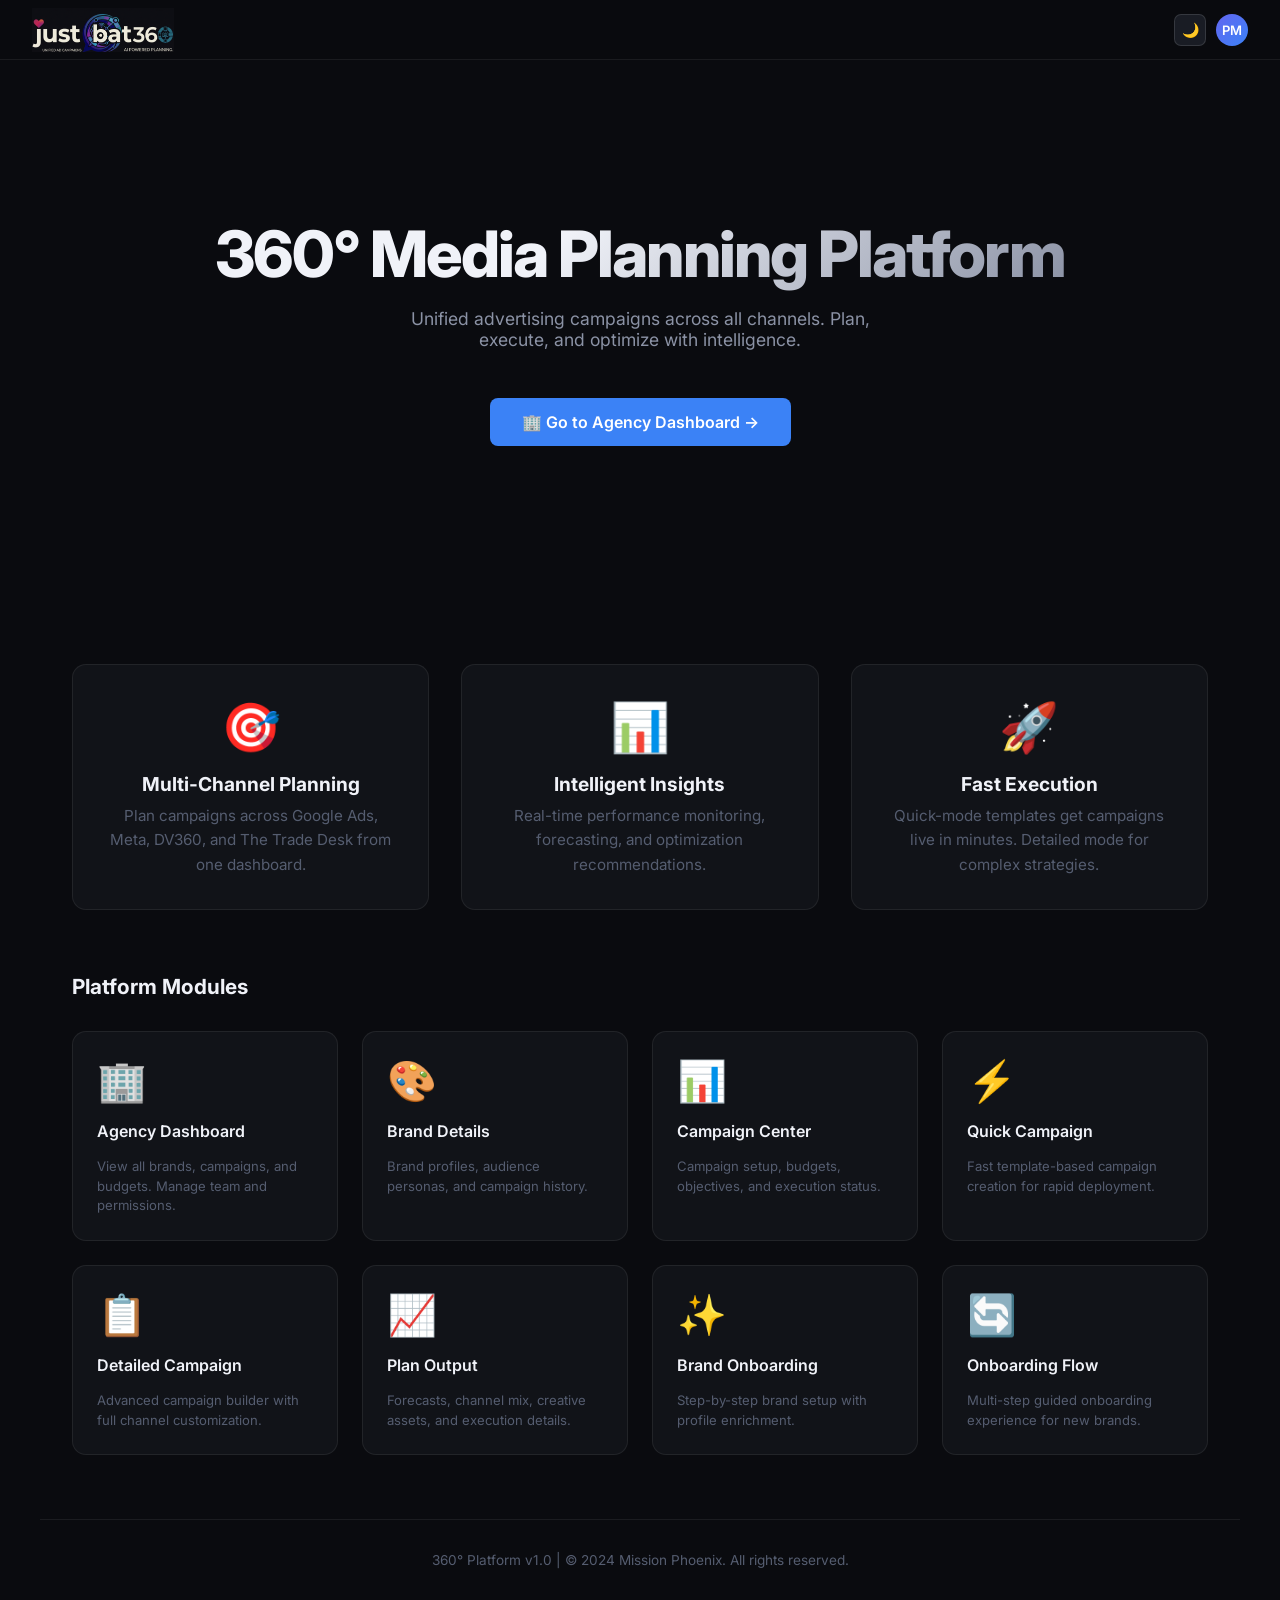
==== index.html @ 373ed8dc "Initial files" ====
<!DOCTYPE html>
<html lang="en">
<head>
  <meta charset="UTF-8">
  <meta name="viewport" content="width=device-width, initial-scale=1.0">
  <title>360° Platform — Media Planning Dashboard</title>
  <link rel="preconnect" href="https://fonts.googleapis.com">
  <link href="https://fonts.googleapis.com/css2?family=Inter:wght@300;400;500;600;700;800&display=swap" rel="stylesheet">
  <link rel="stylesheet" href="shared-styles.css">
  <style>
    .hero {
      min-height: 60vh;
      display: flex;
      flex-direction: column;
      align-items: center;
      justify-content: center;
      text-align: center;
      padding: 4rem 2rem;
    }
    .hero-logo { height: 80px; width: auto; margin-bottom: 2rem; }
    .hero-title {
      font-size: clamp(2.5rem, 5vw, 4rem);
      font-weight: 800;
      letter-spacing: -0.03em;
      margin-bottom: 1rem;
      background: linear-gradient(135deg, var(--text) 40%, var(--text2));
      -webkit-background-clip: text;
      -webkit-text-fill-color: transparent;
      background-clip: text;
    }
    .hero-sub {
      font-size: 1.1rem;
      color: var(--text2);
      margin-bottom: 3rem;
      max-width: 500px;
    }
    .hero-cta {
      display: flex;
      gap: 1rem;
      flex-wrap: wrap;
      justify-content: center;
    }
    .cta-btn {
      padding: 14px 32px;
      border-radius: var(--radius-sm);
      font-family: inherit;
      font-size: 1rem;
      font-weight: 600;
      cursor: pointer;
      transition: all 0.3s;
      display: inline-flex;
      align-items: center;
      gap: 8px;
      text-decoration: none;
    }
    .cta-primary {
      background: var(--blue);
      border: none;
      color: #fff;
    }
    .cta-primary:hover { background: #2563eb; transform: translateY(-2px); box-shadow: 0 8px 20px rgba(59,130,246,0.3); }
    .cta-secondary {
      background: var(--surface2);
      border: 1px solid var(--border2);
      color: var(--text2);
    }
    .cta-secondary:hover { background: var(--surface3); color: var(--text); border-color: var(--border2); }

    .features {
      display: grid;
      grid-template-columns: repeat(auto-fit, minmax(280px, 1fr));
      gap: 2rem;
      max-width: 1200px;
      margin: 4rem auto;
      padding: 0 2rem;
    }
    .feature {
      background: var(--surface);
      border: 1px solid var(--border);
      border-radius: var(--radius);
      padding: 2rem;
      text-align: center;
    }
    .feature-icon { font-size: 3rem; margin-bottom: 1rem; }
    .feature-title { font-size: 1.2rem; font-weight: 700; margin-bottom: 0.5rem; color: var(--text); }
    .feature-desc { font-size: 0.95rem; color: var(--text3); line-height: 1.6; }

    .modules {
      max-width: 1200px;
      margin: 4rem auto;
      padding: 0 2rem;
    }
    .modules-title { font-size: 1.3rem; font-weight: 700; margin-bottom: 2rem; color: var(--text); }
    .module-grid {
      display: grid;
      grid-template-columns: repeat(auto-fit, minmax(240px, 1fr));
      gap: 1.5rem;
    }
    .module-card {
      background: var(--surface);
      border: 1px solid var(--border);
      border-radius: var(--radius);
      padding: 1.5rem;
      text-decoration: none;
      color: inherit;
      transition: all 0.22s;
      cursor: pointer;
      display: flex;
      flex-direction: column;
      gap: 1rem;
    }
    .module-card:hover {
      border-color: var(--border2);
      background: var(--surface2);
      transform: translateY(-2px);
      box-shadow: 0 8px 24px rgba(0,0,0,0.2);
    }
    .module-icon { font-size: 2.5rem; }
    .module-name { font-size: 1rem; font-weight: 600; color: var(--text); }
    .module-desc { font-size: 0.82rem; color: var(--text3); line-height: 1.5; }

    footer {
      max-width: 1200px;
      margin: 4rem auto 2rem;
      padding: 2rem;
      text-align: center;
      border-top: 1px solid var(--border);
      color: var(--text3);
      font-size: 0.85rem;
    }
  </style>
</head>
<body>

<!-- NAV -->
<nav>
  <div class="nav-left">
    <a href="index.html" class="nav-logo">
      <div class="nav-logo-icon"><img id="navLogo" src="logo-dark.png" alt="360 Platform"></div>
    </a>
  </div>
  <div class="nav-right">
    <button class="btn-theme-toggle" id="themeBtn" title="Toggle theme">🌙</button>
    <div class="avatar">PM</div>
  </div>
</nav>

<!-- HERO -->
<div class="hero">
  <h1 class="hero-title">360° Media Planning Platform</h1>
  <p class="hero-sub">Unified advertising campaigns across all channels. Plan, execute, and optimize with intelligence.</p>
  <div class="hero-cta">
    <a href="agency.html" class="cta-btn cta-primary">🏢 Go to Agency Dashboard →</a>
  </div>
</div>

<!-- FEATURES -->
<div class="features">
  <div class="feature">
    <div class="feature-icon">🎯</div>
    <div class="feature-title">Multi-Channel Planning</div>
    <div class="feature-desc">Plan campaigns across Google Ads, Meta, DV360, and The Trade Desk from one dashboard.</div>
  </div>
  <div class="feature">
    <div class="feature-icon">📊</div>
    <div class="feature-title">Intelligent Insights</div>
    <div class="feature-desc">Real-time performance monitoring, forecasting, and optimization recommendations.</div>
  </div>
  <div class="feature">
    <div class="feature-icon">🚀</div>
    <div class="feature-title">Fast Execution</div>
    <div class="feature-desc">Quick-mode templates get campaigns live in minutes. Detailed mode for complex strategies.</div>
  </div>
</div>

<!-- PLATFORM MODULES -->
<div class="modules">
  <h2 class="modules-title">Platform Modules</h2>
  <div class="module-grid">

    <a href="agency.html" class="module-card">
      <div class="module-icon">🏢</div>
      <div class="module-name">Agency Dashboard</div>
      <div class="module-desc">View all brands, campaigns, and budgets. Manage team and permissions.</div>
    </a>

    <a href="brand-detail.html?brand=brewhaven&name=BrewHaven%20Coffee" class="module-card">
      <div class="module-icon">🎨</div>
      <div class="module-name">Brand Details</div>
      <div class="module-desc">Brand profiles, audience personas, and campaign history.</div>
    </a>

    <a href="campaign-detail.html?campaign=monsoon-launch&brand=brewhaven&name=BrewHaven%20Coffee&cname=Monsoon%20Launch" class="module-card">
      <div class="module-icon">📊</div>
      <div class="module-name">Campaign Center</div>
      <div class="module-desc">Campaign setup, budgets, objectives, and execution status.</div>
    </a>

    <a href="campaign-quick.html" class="module-card">
      <div class="module-icon">⚡</div>
      <div class="module-name">Quick Campaign</div>
      <div class="module-desc">Fast template-based campaign creation for rapid deployment.</div>
    </a>

    <a href="campaign-detailed.html" class="module-card">
      <div class="module-icon">📋</div>
      <div class="module-name">Detailed Campaign</div>
      <div class="module-desc">Advanced campaign builder with full channel customization.</div>
    </a>

    <a href="plan-output.html?brand=brewhaven&name=BrewHaven%20Coffee&campaign=monsoon-launch&cname=Monsoon%20Launch&v=1" class="module-card">
      <div class="module-icon">📈</div>
      <div class="module-name">Plan Output</div>
      <div class="module-desc">Forecasts, channel mix, creative assets, and execution details.</div>
    </a>

    <a href="brand-onboarding.html" class="module-card">
      <div class="module-icon">✨</div>
      <div class="module-name">Brand Onboarding</div>
      <div class="module-desc">Step-by-step brand setup with profile enrichment.</div>
    </a>

    <a href="brand-onboarding-flow.html" class="module-card">
      <div class="module-icon">🔄</div>
      <div class="module-name">Onboarding Flow</div>
      <div class="module-desc">Multi-step guided onboarding experience for new brands.</div>
    </a>

  </div>
</div>

<!-- FOOTER -->
<footer>
  <p>360° Platform v1.0 | © 2024 Mission Phoenix. All rights reserved.</p>
</footer>

<script src="shared-nav.js"></script>
</body>
</html>
---- shared-styles.css ----
/* ════════════════════════════════════════════════════════════════════════════════
   SHARED STYLES - 360 PLATFORM
   Contains: reset, variables, nav, badges, buttons, cards, forms, modals,
             scrollbar, responsive utilities
   ════════════════════════════════════════════════════════════════════════════════ */

/* ─── RESET ──────────────────────────────────────────────────────────────────── */
*, *::before, *::after { box-sizing: border-box; margin: 0; padding: 0; }

/* ─── VARIABLES (dark mode default) ─────────────────────────────────────────── */
:root {
  --bg:       #0a0b0f;
  --surface:  #111318;
  --surface2: #191c24;
  --surface3: #1e2230;
  --border:   rgba(255,255,255,0.07);
  --border2:  rgba(255,255,255,0.12);
  --blue:     #3b82f6;
  --blue-dim: rgba(59,130,246,0.15);
  --blue-glow:rgba(59,130,246,0.3);
  --cyan:     #06b6d4;
  --green:    #22c55e;
  --purple:   #818cf8;
  --red:      #ef4444;
  --amber:    #f59e0b;
  --text:     #f0f2f8;
  --text2:    #8b92a5;
  --text3:    #555d70;
  --radius:   14px;
  --radius-sm:8px;
}

/* ─── LIGHT MODE OVERRIDES ───────────────────────────────────────────────────── */
body.light {
  --bg:       #f4f6fb;
  --surface:  #ffffff;
  --surface2: #eef1f8;
  --surface3: #e3e8f5;
  --border:   rgba(0,0,0,0.07);
  --border2:  rgba(0,0,0,0.13);
  --blue-dim: rgba(59,130,246,0.08);
  --blue-glow:rgba(59,130,246,0.18);
  --text:     #0d1117;
  --text2:    #374151;
  --text3:    #6b7a8d;
}
body.light nav { background: rgba(244,246,251,0.95); border-bottom-color: rgba(0,0,0,0.08); }
body.light select option { background: #fff; color: #0d1117; }

/* ─── BASE BODY ──────────────────────────────────────────────────────────────── */
body {
  font-family: 'Inter', sans-serif;
  background: var(--bg);
  color: var(--text);
  min-height: 100vh;
  transition: background 0.3s, color 0.3s;
}

/* ─── NAV ────────────────────────────────────────────────────────────────────── */
nav {
  display: flex;
  align-items: center;
  justify-content: space-between;
  padding: 0 2rem;
  height: 60px;
  border-bottom: 1px solid var(--border);
  background: rgba(10,11,15,0.85);
  backdrop-filter: blur(12px);
  position: sticky;
  top: 0;
  z-index: 100;
  transition: background 0.3s;
}

.nav-left {
  display: flex;
  align-items: center;
  gap: 8px;
  flex: 1;
  min-width: 0;
}

.nav-logo {
  display: flex;
  align-items: center;
  gap: 10px;
  font-weight: 700;
  font-size: 0.95rem;
  letter-spacing: 0.01em;
  text-decoration: none;
  color: var(--text);
  flex-shrink: 0;
}

.nav-logo-icon {
  height: 44px;
  width: auto;
  display: flex;
  align-items: center;
}
.nav-logo-icon img { height: 100%; width: auto; object-fit: contain; }

.breadcrumb-sep {
  color: var(--text3);
  font-size: 0.8rem;
  flex-shrink: 0;
}

.breadcrumb-link {
  color: var(--text2);
  text-decoration: none;
  font-size: 0.82rem;
  font-weight: 500;
  white-space: nowrap;
  transition: color 0.18s;
}
.breadcrumb-link:hover { color: var(--text); }

.breadcrumb-current {
  color: var(--text);
  font-size: 0.82rem;
  font-weight: 600;
  white-space: nowrap;
  overflow: hidden;
  text-overflow: ellipsis;
}

.nav-right {
  display: flex;
  align-items: center;
  gap: 10px;
  flex-shrink: 0;
}

.nav-btn {
  background: var(--surface2);
  border: 1px solid var(--border2);
  color: var(--text2);
  padding: 6px 14px;
  border-radius: var(--radius-sm);
  font-size: 0.82rem;
  font-family: inherit;
  cursor: pointer;
  transition: all 0.2s;
  display: flex;
  align-items: center;
  gap: 6px;
  white-space: nowrap;
}
.nav-btn:hover { background: var(--surface3); color: var(--text); border-color: var(--border2); }
.nav-btn.primary { background: var(--blue); border-color: var(--blue); color: #fff; }
.nav-btn.primary:hover { background: #2563eb; }

.avatar {
  width: 32px;
  height: 32px;
  border-radius: 50%;
  background: linear-gradient(135deg, #6366f1, var(--blue));
  display: flex;
  align-items: center;
  justify-content: center;
  font-size: 13px;
  font-weight: 600;
  cursor: pointer;
  color: #fff;
  flex-shrink: 0;
}

.btn-theme-toggle {
  background: var(--surface2);
  border: 1px solid var(--border2);
  color: var(--text2);
  width: 32px; height: 32px;
  border-radius: 7px;
  font-size: 14px;
  cursor: pointer;
  transition: all 0.2s;
  display: flex;
  align-items: center;
  justify-content: center;
  padding: 0;
  flex-shrink: 0;
}
.btn-theme-toggle:hover { background: var(--surface3); }

/* ─── MAIN CONTENT ───────────────────────────────────────────────────────────── */
main { max-width: 1100px; margin: 0 auto; padding: 3rem 2rem 5rem; }

.container { max-width: 1100px; margin: 0 auto; padding: 0 2rem; }

.section-title {
  font-size: 0.78rem;
  font-weight: 600;
  letter-spacing: 0.08em;
  text-transform: uppercase;
  color: var(--text3);
  margin-bottom: 1.25rem;
}

.section-heading {
  display: flex;
  align-items: center;
  justify-content: space-between;
  margin-bottom: 1.1rem;
}

.section-header {
  display: flex;
  align-items: center;
  justify-content: space-between;
  margin-bottom: 1.25rem;
}

/* ─── BADGES ─────────────────────────────────────────────────────────────────── */
.badge {
  display: inline-flex;
  align-items: center;
  gap: 4px;
  padding: 3px 9px;
  border-radius: 20px;
  font-size: 0.72rem;
  font-weight: 500;
  letter-spacing: 0.02em;
}
.badge-blue    { background: var(--blue-dim); color: var(--blue); border: 1px solid rgba(59,130,246,0.2); }
.badge-green   { background: rgba(34,197,94,0.12); color: #22c55e; }
.badge-amber   { background: rgba(245,158,11,0.12); color: #f59e0b; }
.badge-red     { background: rgba(239,68,68,0.12); color: #ef4444; }
.badge-purple  { background: rgba(129,140,248,0.12); color: #818cf8; }
.badge-cyan    { background: rgba(6,182,212,0.12); color: #06b6d4; }
.badge-gray    { background: var(--surface2); color: var(--text3); border: 1px solid var(--border); }
/* small variant */
.badge-sm { font-size: 0.68rem; padding: 2px 7px; }

/* ─── BUTTONS ────────────────────────────────────────────────────────────────── */
button { font-family: inherit; }

.btn-primary {
  background: var(--blue);
  border: none;
  color: #fff;
  padding: 10px 18px;
  border-radius: var(--radius-sm);
  font-family: inherit;
  font-size: 0.85rem;
  font-weight: 600;
  cursor: pointer;
  transition: all 0.18s;
  display: inline-flex;
  align-items: center;
  justify-content: center;
  gap: 6px;
}
.btn-primary:hover { background: #2563eb; box-shadow: 0 4px 14px rgba(59,130,246,0.35); }

.btn-secondary {
  background: var(--surface2);
  border: 1px solid var(--border2);
  color: var(--text2);
  padding: 9px 16px;
  border-radius: var(--radius-sm);
  font-family: inherit;
  font-size: 0.85rem;
  cursor: pointer;
  transition: all 0.18s;
  display: inline-flex;
  align-items: center;
  gap: 6px;
}
.btn-secondary:hover { background: var(--surface3); color: var(--text); }

.btn-ghost {
  background: transparent;
  border: 1px solid var(--border2);
  color: var(--text2);
  padding: 9px 16px;
  border-radius: var(--radius-sm);
  font-family: inherit;
  font-size: 0.85rem;
  cursor: pointer;
  transition: all 0.18s;
  display: inline-flex;
  align-items: center;
  gap: 6px;
}
.btn-ghost:hover { background: var(--surface2); color: var(--text); }

/* ─── CARDS ──────────────────────────────────────────────────────────────────── */
.card {
  background: var(--surface);
  border: 1px solid var(--border);
  border-radius: var(--radius);
  padding: 1.5rem;
}
.card:hover { border-color: var(--border2); }

/* ─── FORMS ──────────────────────────────────────────────────────────────────── */
input[type='text'],
input[type='url'],
input[type='number'],
input[type='email'],
select,
textarea {
  background: var(--surface2);
  border: 1px solid var(--border2);
  border-radius: var(--radius-sm);
  padding: 8px 11px;
  color: var(--text);
  font-family: inherit;
  font-size: 0.83rem;
  outline: none;
  transition: border-color 0.2s, box-shadow 0.2s;
  width: 100%;
}
input:focus, select:focus, textarea:focus {
  border-color: var(--blue);
  box-shadow: 0 0 0 3px var(--blue-dim);
}
input::placeholder, textarea::placeholder { color: var(--text3); }

select {
  appearance: none;
  background-image: url("data:image/svg+xml,%3Csvg xmlns='http://www.w3.org/2000/svg' fill='%238b92a5' viewBox='0 0 20 20'%3E%3Cpath d='M7 7l3-3 3 3M7 13l3 3 3-3'/%3E%3C/svg%3E");
  background-repeat: no-repeat;
  background-position: right 9px center;
  background-size: 15px;
  padding-right: 28px;
  cursor: pointer;
}
select option { background: var(--surface2); }

textarea { resize: vertical; line-height: 1.5; min-height: 60px; }

label {
  font-size: 0.75rem;
  font-weight: 500;
  color: var(--text2);
  display: block;
  margin-bottom: 0.35rem;
}

.form-group {
  display: flex;
  flex-direction: column;
  gap: 0.3rem;
  margin-bottom: 1rem;
}

/* ─── GRID ───────────────────────────────────────────────────────────────────── */
.grid   { display: grid; gap: 1rem; }
.grid-2 { grid-template-columns: repeat(2, 1fr); }
.grid-3 { grid-template-columns: repeat(3, 1fr); }
.grid-4 { grid-template-columns: repeat(4, 1fr); }

/* ─── MODAL ──────────────────────────────────────────────────────────────────── */
.modal-overlay {
  position: fixed;
  inset: 0;
  background: rgba(0,0,0,0.75);
  backdrop-filter: blur(6px);
  z-index: 200;
  display: flex;
  align-items: center;
  justify-content: center;
  opacity: 0;
  pointer-events: none;
  transition: opacity 0.25s;
}
.modal-overlay.open {
  opacity: 1;
  pointer-events: all;
}

.modal, .modal-box {
  background: var(--surface);
  border: 1px solid var(--border2);
  border-radius: 18px;
  padding: 2rem;
  width: 480px;
  max-width: 95vw;
  transform: translateY(20px) scale(0.97);
  transition: transform 0.25s cubic-bezier(0.4,0,0.2,1);
  position: relative;
}
.modal-overlay.open .modal,
.modal-overlay.open .modal-box { transform: translateY(0) scale(1); }

.modal-title  { font-size: 1.1rem; font-weight: 700; margin-bottom: 0.4rem; }
.modal-sub    { font-size: 0.82rem; color: var(--text3); margin-bottom: 1.5rem; line-height: 1.5; }
.modal-field  { margin-bottom: 1rem; }
.modal-actions { display: flex; gap: 0.75rem; margin-top: 1.5rem; }

.modal-label {
  display: block;
  font-size: 0.78rem;
  font-weight: 500;
  color: var(--text2);
  margin-bottom: 0.4rem;
  letter-spacing: 0.02em;
}
.modal-input {
  width: 100%;
  background: var(--surface2);
  border: 1px solid var(--border2);
  border-radius: var(--radius-sm);
  padding: 10px 14px;
  color: var(--text);
  font-family: inherit;
  font-size: 0.88rem;
  outline: none;
  transition: border-color 0.2s, box-shadow 0.2s;
}
.modal-input:focus { border-color: var(--blue); box-shadow: 0 0 0 3px var(--blue-dim); }
.modal-input::placeholder { color: var(--text3); }

.modal-hint {
  font-size: 0.74rem;
  color: var(--text3);
  margin-top: 0.4rem;
  display: flex;
  align-items: center;
  gap: 4px;
}

.modal-close {
  position: absolute;
  top: 1.2rem; right: 1.2rem;
  background: var(--surface2);
  border: 1px solid var(--border);
  color: var(--text3);
  width: 28px; height: 28px;
  border-radius: 7px;
  display: flex;
  align-items: center;
  justify-content: center;
  cursor: pointer;
  font-size: 14px;
  transition: all 0.18s;
}
.modal-close:hover { color: var(--text); background: var(--surface3); }

/* Form elements inside modal */
.form-label {
  display: block;
  font-size: 0.78rem;
  font-weight: 500;
  color: var(--text2);
  margin-bottom: 0.4rem;
}
.form-input {
  width: 100%;
  background: var(--surface2);
  border: 1px solid var(--border2);
  border-radius: var(--radius-sm);
  padding: 10px 14px;
  color: var(--text);
  font-family: inherit;
  font-size: 0.85rem;
  outline: none;
  transition: border-color 0.2s, box-shadow 0.2s;
}
.form-input:focus { border-color: var(--blue); box-shadow: 0 0 0 3px var(--blue-dim); }
.form-input::placeholder { color: var(--text3); }

/* ─── EMPTY STATE ────────────────────────────────────────────────────────────── */
.empty-state {
  background: var(--surface);
  border: 1px dashed rgba(59,130,246,0.2);
  border-radius: var(--radius);
  padding: 3rem 2rem;
  text-align: center;
  color: var(--text3);
}
.empty-icon  { font-size: 2.5rem; margin-bottom: 0.75rem; }
.empty-title { font-size: 0.92rem; font-weight: 600; color: var(--text2); margin-bottom: 0.4rem; }
.empty-sub   { font-size: 0.8rem; margin-bottom: 1.25rem; }

/* ─── TAB BAR ────────────────────────────────────────────────────────────────── */
.tab-bar {
  display: flex;
  gap: 4px;
  border-bottom: 1px solid var(--border);
  margin-bottom: 1.5rem;
}
.tab-btn {
  background: none;
  border: none;
  border-bottom: 2px solid transparent;
  color: var(--text3);
  padding: 10px 18px;
  font-family: inherit;
  font-size: 0.85rem;
  font-weight: 500;
  cursor: pointer;
  transition: all 0.18s;
  margin-bottom: -1px;
}
.tab-btn:hover   { color: var(--text2); }
.tab-btn.active  { color: var(--blue); border-bottom-color: var(--blue); }
.tab-content     { display: none; }
.tab-content.active { display: block; }

/* ─── LOADING / ANIMATIONS ───────────────────────────────────────────────────── */
@keyframes pulse {
  0%, 100% { opacity: 1; transform: scale(1); }
  50%      { opacity: 0.4; transform: scale(0.8); }
}
@keyframes shimmer {
  0%   { background-position: -1000px 0; }
  100% { background-position:  1000px 0; }
}
.loading { animation: pulse 1.2s ease-in-out infinite; }

/* ─── SCROLLBAR ──────────────────────────────────────────────────────────────── */
::-webkit-scrollbar       { width: 5px; height: 5px; }
::-webkit-scrollbar-track { background: transparent; }
::-webkit-scrollbar-thumb { background: var(--surface3); border-radius: 10px; }

/* ─── RESPONSIVE ─────────────────────────────────────────────────────────────── */
@media (max-width: 768px) {
  nav { padding: 0 1rem; }
  main { padding: 1.5rem 1rem 3rem; }
  .nav-logo { font-size: 0.85rem; }
  .nav-right { gap: 8px; }
  .breadcrumb-link, .breadcrumb-sep { font-size: 0.7rem; }
  .grid-4, .grid-3 { grid-template-columns: repeat(2, 1fr); }
  .grid-2 { grid-template-columns: 1fr; }
}

@media (max-width: 480px) {
  .breadcrumb-link { display: none; }
  .breadcrumb-sep  { display: none; }
  .nav-btn span + span { display: none; }
}
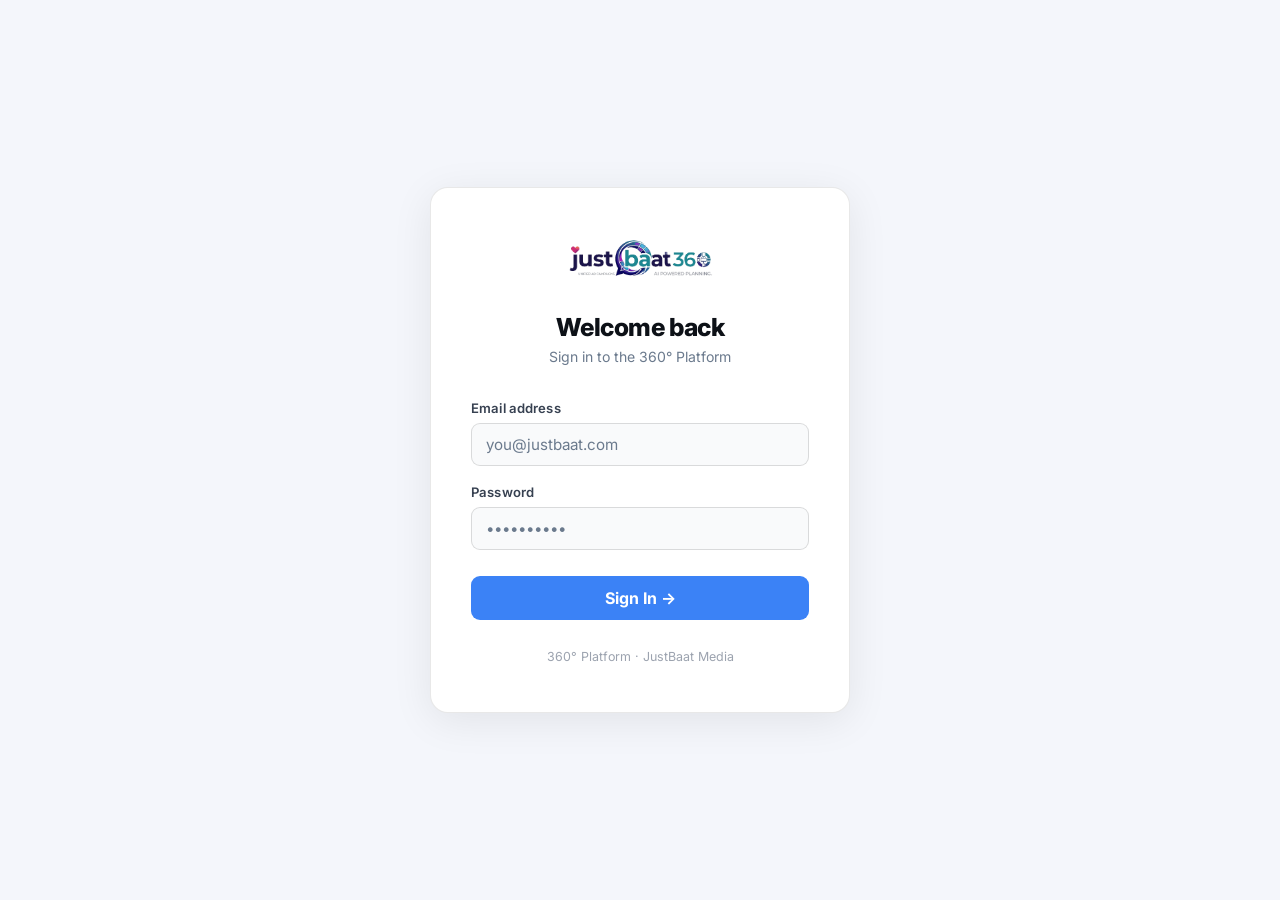
==== commit 3ca3ec22: "Add client auth and centralized theme handling Introduce client-side authentication and unify theme " ====
--- a/index.html
+++ b/index.html
@@ -4,6 +4,7 @@
   <meta charset="UTF-8">
   <meta name="viewport" content="width=device-width, initial-scale=1.0">
   <title>360° Platform — Media Planning Dashboard</title>
+  <script>(function(){if(localStorage.getItem('360theme')==='dark'){document.documentElement.classList.add('dark');}})();</script>
   <link rel="preconnect" href="https://fonts.googleapis.com">
   <link href="https://fonts.googleapis.com/css2?family=Inter:wght@300;400;500;600;700;800&display=swap" rel="stylesheet">
   <link rel="stylesheet" href="shared-styles.css">
@@ -234,6 +235,7 @@
   <p>360° Platform v1.0 | © 2024 Mission Phoenix. All rights reserved.</p>
 </footer>
 
+<script src="auth.js"></script>
 <script src="shared-nav.js"></script>
 </body>
 </html>
--- a/shared-styles.css
+++ b/shared-styles.css
@@ -9,26 +9,48 @@
 
 /* ─── VARIABLES (dark mode default) ─────────────────────────────────────────── */
 :root {
-  --bg:       #0a0b0f;
-  --surface:  #111318;
-  --surface2: #191c24;
-  --surface3: #1e2230;
-  --border:   rgba(255,255,255,0.07);
-  --border2:  rgba(255,255,255,0.12);
+  --bg:       #f4f6fb;
+  --surface:  #ffffff;
+  --surface2: #eef1f8;
+  --surface3: #e3e8f5;
+  --border:   rgba(0,0,0,0.07);
+  --border2:  rgba(0,0,0,0.13);
   --blue:     #3b82f6;
-  --blue-dim: rgba(59,130,246,0.15);
-  --blue-glow:rgba(59,130,246,0.3);
+  --blue-dim: rgba(59,130,246,0.08);
+  --blue-glow:rgba(59,130,246,0.18);
   --cyan:     #06b6d4;
   --green:    #22c55e;
   --purple:   #818cf8;
   --red:      #ef4444;
   --amber:    #f59e0b;
-  --text:     #f0f2f8;
-  --text2:    #8b92a5;
-  --text3:    #555d70;
+  --text:     #0d1117;
+  --text2:    #374151;
+  --text3:    #6b7a8d;
   --radius:   14px;
   --radius-sm:8px;
-}
+  --nav-bg:     rgba(244,246,251,0.95);
+  --nav-border: rgba(0,0,0,0.08);
+}
+
+/* ─── DARK MODE OVERRIDES (body.dark and :root.dark for anti-flash) ─────────── */
+:root.dark,
+body.dark {
+  --bg:         #0a0b0f;
+  --surface:    #111318;
+  --surface2:   #191c24;
+  --surface3:   #1e2230;
+  --border:     rgba(255,255,255,0.07);
+  --border2:    rgba(255,255,255,0.12);
+  --blue-dim:   rgba(59,130,246,0.15);
+  --blue-glow:  rgba(59,130,246,0.3);
+  --text:       #f0f2f8;
+  --text2:      #8b92a5;
+  --text3:      #555d70;
+  --nav-bg:     rgba(10,11,15,0.85);
+  --nav-border: rgba(255,255,255,0.07);
+}
+body.dark nav { background: var(--nav-bg); border-bottom-color: var(--nav-border); }
+body.dark select option { background: #111318; color: #f0f2f8; }
 
 /* ─── LIGHT MODE OVERRIDES ───────────────────────────────────────────────────── */
 body.light {
@@ -63,8 +85,8 @@
   justify-content: space-between;
   padding: 0 2rem;
   height: 60px;
-  border-bottom: 1px solid var(--border);
-  background: rgba(10,11,15,0.85);
+  border-bottom: 1px solid var(--nav-border);
+  background: var(--nav-bg);
   backdrop-filter: blur(12px);
   position: sticky;
   top: 0;
@@ -511,10 +533,9 @@
 }
 .loading { animation: pulse 1.2s ease-in-out infinite; }
 
-/* ─── SCROLLBAR ──────────────────────────────────────────────────────────────── */
-::-webkit-scrollbar       { width: 5px; height: 5px; }
-::-webkit-scrollbar-track { background: transparent; }
-::-webkit-scrollbar-thumb { background: var(--surface3); border-radius: 10px; }
+/* ─── SCROLLBAR (hidden) ────────────────────────────────────────────────────── */
+html, body { scrollbar-width: none; }
+::-webkit-scrollbar { display: none; }
 
 /* ─── RESPONSIVE ─────────────────────────────────────────────────────────────── */
 @media (max-width: 768px) {
